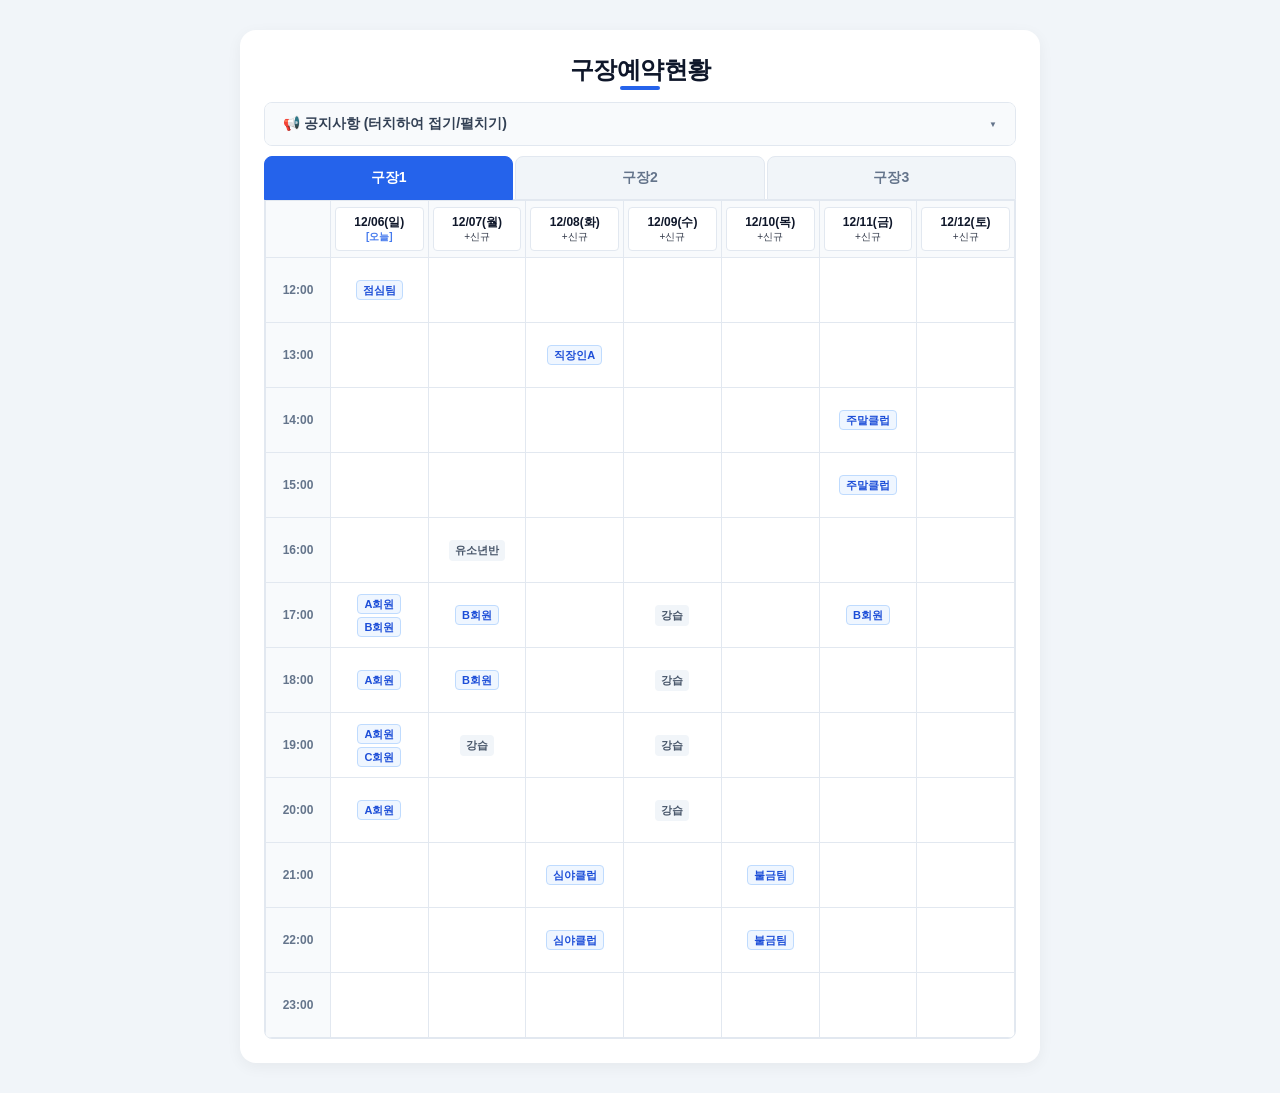
==== padel.html @ a11b2bd8 "Add files via upload" ====
<!DOCTYPE html>
<html lang="ko">
<head>
    <meta charset="UTF-8">
    <meta name="viewport" content="width=device-width, initial-scale=1.0, maximum-scale=1.0, user-scalable=no">
    <title>구장예약현황</title>
    <link rel="stylesheet" href="style.css">
</head>
<body>

<div class="container">
    <!-- HEADER -->
    <div class="header">
        <h1 class="main-title">구장예약현황</h1>
    </div>

    <!-- NOTICE ACCORDION -->
    <details class="notice-details">
        <summary class="notice-summary">
            📢 공지사항 (터치하여 접기/펼치기)
        </summary>
        <div class="notice-content">
            <strong>구장 이용 수칙 및 예약 안내</strong>
            <ul>
                <li>예약 취소 및 변경은 이용 1일 전까지만 가능합니다.</li>
                <li>구장 내 음식물 반입 및 취사는 엄격히 금지됩니다.</li>
                <li>원하는 요일 버튼을 터치하면 해당 요일의 신규 예약을 바로 신청할 수 있습니다.</li>
            </ul>
        </div>
    </details>

    <!-- STADIUM TABS -->
    <div class="tabs">
        <button class="tab-btn active">구장1</button>
        <button class="tab-btn">구장2</button>
        <button class="tab-btn">구장3</button>
    </div>

    <!-- TIMETABLE -->
	<!--
    <div class="timetable-container">
        <table class="timetable">
			<thead>
				<tr>
					<th class="time-col"></th>
					<th><button class="day-header-btn"></button></th>
					<th><button class="day-header-btn"></button></th>
					<th><button class="day-header-btn"></button></th>
					<th><button class="day-header-btn"></button></th>
					<th><button class="day-header-btn"></button></th>
					<th><button class="day-header-btn"></button></th>
					<th><button class="day-header-btn"></button></th>
				</tr>
			</thead>
            <tbody>
                <tr>
                    <td class="time-col">17:00</td>
                    <td><div class="cell-content"><span class="user-tag" onclick="openEditModal('A회원', '17:00', '18:00')">A회원</span><span class="user-tag" onclick="openEditModal('B회원', '17:00', '19:00')">B회원</span></div></td>
                    <td><div class="cell-content"><span class="user-tag" onclick="openEditModal('B회원', '17:00', '19:00')">B회원</span><span class="user-tag" onclick="openEditModal('C회원', '17:00', '18:00')">C회원</span></div></td>
                    <td><div class="cell-content"></div></td>
                    <td><div class="cell-content"><span class="lesson-tag">강습</span></div></td>
                    <td><div class="cell-content"></div></td>
                    <td><div class="cell-content"><span class="user-tag" onclick="openEditModal('B회원', '17:00', '19:00')">B회원</span><span class="user-tag" onclick="openEditModal('C회원', '17:00', '18:00')">C회원</span></div></td>
                    <td><div class="cell-content"></div></td>
                </tr>
                <tr>
                    <td class="time-col">18:00</td>
                    <td><div class="cell-content"><span class="user-tag" onclick="openEditModal('A회원', '17:00', '18:00')">A회원</span><span class="user-tag" onclick="openEditModal('B회원', '17:00', '19:00')">B회원</span></div></td>
                    <td><div class="cell-content"><span class="user-tag" onclick="openEditModal('B회원', '17:00', '19:00')">B회원</span><span class="user-tag" onclick="openEditModal('C회원', '17:00', '18:00')">C회원</span></div></td>
                    <td><div class="cell-content"></div></td>
                    <td><div class="cell-content"><span class="lesson-tag">강습</span></div></td>
                    <td><div class="cell-content"></div></td>
                    <td><div class="cell-content"></div></td>
                    <td><div class="cell-content"></div></td>
                </tr>
                <tr>
                    <td class="time-col">19:00</td>
                    <td><div class="cell-content"><span class="user-tag">A회원</span><span class="user-tag">C회원</span><span class="user-tag">D회원</span></div></td>
                    <td><div class="cell-content"><span class="lesson-tag">강습</span></div></td>
                    <td><div class="cell-content"></div></td>
                    <td><div class="cell-content"><span class="lesson-tag">강습</span></div></td>
                    <td><div class="cell-content"></div></td>
                    <td><div class="cell-content"></div></td>
                    <td><div class="cell-content"></div></td>
                </tr>
                <tr>
                    <td class="time-col">20:00</td>
                    <td><div class="cell-content"><span class="user-tag">A회원</span><span class="user-tag">C회원</span><span class="user-tag">D회원</span></div></td>
                    <td><div class="cell-content"></div></td>
                    <td><div class="cell-content"></div></td>
                    <td><div class="cell-content"><span class="lesson-tag">강습</span></div></td>
                    <td><div class="cell-content"></div></td>
                    <td><div class="cell-content"></div></td>
                    <td><div class="cell-content"></div></td>
                </tr>
                <tr>
                    <td class="time-col">21:00</td>
                    <td><div class="cell-content"><span class="user-tag">A회원</span><span class="user-tag">C회원</span><span class="user-tag">D회원</span></div></td>
                    <td><div class="cell-content"><span class="lesson-tag">강습</span></div></td>
                    <td><div class="cell-content"></div></td>
                    <td><div class="cell-content"><span class="lesson-tag">강습</span></div></td>
                    <td><div class="cell-content"></div></td>
                    <td><div class="cell-content"></div></td>
                    <td><div class="cell-content"></div></td>
                </tr>
                <tr>
                    <td class="time-col">22:00</td>
                    <td><div class="cell-content"></div></td>
                    <td><div class="cell-content"></div></td>
                    <td><div class="cell-content"></div></td>
                    <td><div class="cell-content"><span class="lesson-tag">강습</span></div></td>
                    <td><div class="cell-content"></div></td>
                    <td><div class="cell-content"></div></td>
                    <td><div class="cell-content"></div></td>
                </tr>	
				<tr>
                    <td class="time-col">23:00</td>
                    <td><div class="cell-content"></div></td>
                    <td><div class="cell-content"></div></td>
                    <td><div class="cell-content"></div></td>
                    <td><div class="cell-content"><span class="lesson-tag">강습</span></div></td>
                    <td><div class="cell-content"></div></td>
                    <td><div class="cell-content"></div></td>
                    <td><div class="cell-content"></div></td>
                </tr>
            </tbody>
        </table>
    </div>
	-->
	<!-- TIMETABLE -->
	<div class="timetable-container">
		<table class="timetable">
			<thead>
				<tr>
					<th class="time-col"></th>
					<th><button class="day-header-btn"></button></th>
					<th><button class="day-header-btn"></button></th>
					<th><button class="day-header-btn"></button></th>
					<th><button class="day-header-btn"></button></th>
					<th><button class="day-header-btn"></button></th>
					<th><button class="day-header-btn"></button></th>
					<th><button class="day-header-btn"></button></th>
				</tr>
			</thead>
			<!-- script.js에서 선택된 구장에 맞게 동적으로 그려지는 영역 -->
			<tbody id="timetable-body">
			</tbody>
		</table>
	</div>	
</div>

<!-- ==================== MODALS ==================== -->

<!-- 1. [신규] 예약 모달 -->
<div id="modal-create" class="modal-overlay">
    <div class="modal-card create">
        <div class="modal-header">
            <div>
                <span class="modal-title">[신규 예약]</span>
                <!-- 선택된 구장 표시 뱃지 추가 -->
                <span id="create-stadium-badge" class="selected-day-badge" style="background:#64748b;">구장1</span>
                <span id="create-day-badge" class="selected-day-badge">07/29(수)</span>
            </div>
            <button class="close-btn" onclick="closeModal('modal-create')">&times;</button>
        </div>
        <div class="modal-body">
            <div class="form-grid">
                <label for="create-day">선택요일</label>
                <select id="create-day" onchange="updateBadge(this.value)">
                    <option value="월">월요일</option>
                    <option value="화">화요일</option>
                    <option value="수">수요일</option>
                    <option value="목">목요일</option>
                    <option value="금">금요일</option>
                    <option value="토">토요일</option>
                    <option value="일">일요일</option>
                </select>
                <label for="create-start">시작시간</label>
                <select id="create-start">
                    <option>17:00</option><option>18:00</option><option>19:00</option>
                </select>
                <label for="create-end">종료시간</label>
                <select id="create-end">
                    <option>18:00</option><option>19:00</option><option>20:00</option>
                </select>
                <label for="create-id">ID</label>
                <input type="tel" id="create-id" placeholder="전화번호 입력 (- 제외)">
                <label for="create-pw">PW</label>
                <input type="password" id="create-pw" placeholder="비밀번호 입력">
            </div>
        </div>
        <div class="modal-footer">
            <button class="btn btn-gray" onclick="closeModal('modal-create')">취소</button>
            <button class="btn btn-blue">저장</button>
        </div>
    </div>
</div>

<!-- 2. [수정/삭제] 예약 모달 -->
<div id="modal-edit" class="modal-overlay">
    <div class="modal-card edit">
        <div class="modal-header">
            <span class="modal-title">[예약 수정 / 삭제]</span>
            <button class="close-btn" onclick="closeModal('modal-edit')">&times;</button>
        </div>
        <div class="modal-body">
            <div class="form-grid">
                <label for="edit-start">시작시간</label>
                <select id="edit-start" disabled>
                    <option id="edit-start-opt">17:00</option>
                </select>
                <label for="edit-end">종료시간</label>
                <select id="edit-end">
                    <option>18:00</option><option>19:00</option><option>20:00</option>
                </select>
                <label for="edit-id">ID</label>
                <input type="text" id="edit-id" value="" readonly>
                <label for="edit-pw">PW</label>
                <input type="password" id="edit-pw" placeholder="비밀번호 확인">
            </div>
        </div>
        <div class="modal-footer">
            <button class="btn btn-gray" onclick="closeModal('modal-edit')">닫기</button>
            <button class="btn btn-gray-dark">삭제</button>
            <button class="btn btn-red">수정</button>
        </div>
    </div>
</div>

<script src="script.js"></script>
</body>
</html>
---- style.css ----
:root {
    --primary: #2563eb;
    --primary-light: #eff6ff;
    --primary-border: #bfdbfe;
    --danger: #ef4444;
    --danger-light: #fef2f2;
    --danger-border: #fecaca;
    --gray-bg: #f8fafc;
    --text-dark: #0f172a;
    --text-muted: #64748b;
    --border: #e2e8f0;
}

* { 
    box-sizing: border-box; 
    margin: 0; 
    padding: 0; 
    font-family: 'Pretendard', -apple-system, sans-serif; 
    -webkit-tap-highlight-color: transparent; 
}

body { 
    padding: 10px 4px; 
    background-color: #f1f5f9; 
    color: var(--text-dark); 
    display: flex;
    justify-content: center;
}

/* 전체 컨테이너 */
.container { 
    width: 100%;
    max-width: 400px; 
    margin: 0 auto; 
    background: white; 
    padding: 10px 6px; 
    border-radius: 12px; 
    box-shadow: 0 4px 15px rgba(0,0,0,0.05); 
    transition: max-width 0.3s ease, padding 0.3s ease;
}

/* HEADER & TITLE */
.header { margin-bottom: 12px; text-align: center; }
.main-title { 
    display: inline-block; 
    font-size: 19px; 
    font-weight: 800; 
    color: var(--text-dark); 
    letter-spacing: -0.5px;
    position: relative;
    padding-bottom: 4px;
}
.main-title::after {
    content: '';
    position: absolute;
    bottom: 0;
    left: 50%;
    transform: translateX(-50%);
    width: 30px;
    height: 3px;
    background: var(--primary);
    border-radius: 2px;
}

/* NOTICE ACCORDION */
.notice-details {
    background: var(--gray-bg);
    border: 1px solid var(--border);
    border-radius: 8px;
    margin-bottom: 10px;
    overflow: hidden;
}
.notice-summary {
    padding: 8px 10px;
    font-weight: 600;
    cursor: pointer;
    display: flex;
    align-items: center;
    justify-content: space-between;
    user-select: none;
    background: #f8fafc;
    color: #334155;
    font-size: 11.5px;
}
.notice-summary::after { content: '▼'; font-size: 8px; color: var(--text-muted); transition: transform 0.2s; }
.notice-details[open] .notice-summary::after { transform: rotate(180deg); }
.notice-content {
    padding: 10px;
    background: #ffffff;
    font-size: 11px;
    line-height: 1.4;
    color: #475569;
    border-top: 1px solid var(--border);
}
.notice-content ul { padding-left: 12px; margin-top: 2px; }

/* STADIUM TABS */
.tabs { display: flex; gap: 2px; margin-bottom: -1px; }
.tab-btn { 
    flex: 1; 
    padding: 7px 0; 
    border: 1px solid var(--border); 
    background: #f1f5f9; 
    font-weight: 600; 
    color: var(--text-muted);
    cursor: pointer; 
    border-radius: 6px 6px 0 0; 
    font-size: 12px;
    text-align: center;
}
.tab-btn.active { 
    background: var(--primary); 
    color: white; 
    border-color: var(--primary); 
}

/* TIMETABLE GRID (모바일 셀 보정) */
.timetable-container { 
    width: 100%;
    overflow-x: auto; 
    border: 1px solid var(--border); 
    border-radius: 0 0 8px 8px; 
    -webkit-overflow-scrolling: touch; 
}
.timetable { 
    width: 100%; 
    table-layout: fixed; 
    border-collapse: collapse; 
    text-align: center; 
}
.timetable th, .timetable td { 
    border: 1px solid var(--border); 
    padding: 2px 0; 
    font-size: 10px; 
    word-break: break-all;
}
.timetable th { background: #f8fafc; font-weight: 600; }

/* 요일 헤더 버튼 (넘침 방지 스타일 보정) */
.day-header-btn {
    display: block;
    width: 100%;
    padding: 3px 0;
    background: #ffffff;
    color: var(--text-dark);
    font-weight: 700;
    border-radius: 4px;
    border: 1px solid var(--border);
    cursor: pointer;
    font-size: 9.5px; /* 글자 크기 축소 */
    line-height: 1.15;
    letter-spacing: -0.3px;
    overflow: hidden;
    white-space: nowrap;
    text-overflow: ellipsis;
}
.day-header-btn:active { background: var(--primary); color: white; }
.day-header-btn span {
    display: block;
    font-size: 8px;
    font-weight: normal;
    opacity: 0.85;
    margin-top: 1px;
}

/* 시간 컬럼 크기 보정 */
.time-col { 
    width: 38px; 
    background: #f8fafc; 
    font-weight: 700; 
    color: var(--text-muted); 
    font-size: 9.5px !important;
}

/* RESERVATION CELL & TAGS */
.cell-content { 
    min-height: 36px; 
    display: flex; 
    flex-direction: column;
    gap: 2px; 
    justify-content: center; 
    align-items: center;
}
.user-tag { 
    background: var(--primary-light); 
    color: #1d4ed8; 
    border: 1px solid var(--primary-border); 
    border-radius: 3px; 
    padding: 1px 2px; 
    font-size: 9px; 
    font-weight: 600;
    cursor: pointer;
    line-height: 1.1;
    word-break: keep-all;
    max-width: 100%;
    overflow: hidden;
    text-overflow: ellipsis;
    white-space: nowrap;
}
.lesson-tag { 
    background: #f1f5f9; 
    color: #475569; 
    font-weight: 700; 
    padding: 1px 2px; 
    border-radius: 3px; 
    font-size: 9px; 
}

/* MODAL STYLES */
.modal-overlay {
    position: fixed;
    top: 0; left: 0; right: 0; bottom: 0;
    background: rgba(15, 23, 42, 0.5);
    backdrop-filter: blur(2px);
    display: flex;
    align-items: center;
    justify-content: center;
    padding: 12px;
    z-index: 999;
    opacity: 0;
    visibility: hidden;
    transition: opacity 0.2s ease, visibility 0.2s ease;
}
.modal-overlay.active { opacity: 1; visibility: visible; }
.modal-card {
    background: white;
    width: 100%;
    max-width: 350px;
    border-radius: 12px;
    box-shadow: 0 10px 25px rgba(0, 0, 0, 0.15);
    overflow: hidden;
    transform: translateY(10px);
    transition: transform 0.2s ease;
}
.modal-overlay.active .modal-card { transform: translateY(0); }
.modal-card.create { border-top: 4px solid var(--primary); }
.modal-card.edit { border-top: 4px solid var(--danger); }
.modal-header { display: flex; align-items: center; justify-content: space-between; padding: 12px 14px; border-bottom: 1px solid var(--border); }
.modal-title { font-size: 14px; font-weight: 700; }
.modal-card.create .modal-title { color: var(--primary); }
.modal-card.edit .modal-title { color: var(--danger); }
.close-btn { background: none; border: none; font-size: 20px; color: var(--text-muted); cursor: pointer; line-height: 1; }
.modal-body { padding: 14px; }
.selected-day-badge { background: var(--primary); color: white; padding: 2px 5px; border-radius: 10px; font-size: 9.5px; font-weight: 600; margin-left: 2px; }
.form-grid { display: grid; grid-template-columns: 55px 1fr; gap: 8px; align-items: center; font-size: 12px; }
.form-grid label { font-weight: 600; color: #475569; }
.form-grid select, .form-grid input { padding: 6px 8px; border: 1px solid #cbd5e1; border-radius: 4px; outline: none; width: 100%; background: white; font-size: 13px; }
.modal-footer { display: flex; justify-content: flex-end; gap: 6px; padding: 10px 14px; background: #f8fafc; border-top: 1px solid var(--border); }
.btn { padding: 6px 12px; border: none; border-radius: 4px; font-weight: 600; cursor: pointer; color: white; font-size: 12px; }
.btn-blue { background: var(--primary); }
.btn-red { background: var(--danger); }
.btn-gray { background: #cbd5e1; color: #334155; }
.btn-gray-dark { background: #64748b; }

/* PC / 태블릿 확장 (768px 이상) */
@media (min-width: 768px) {
    body { padding: 30px 20px; }
    .container { max-width: 800px; padding: 24px; border-radius: 16px; }
    .main-title { font-size: 24px; }
    .main-title::after { width: 40px; height: 4px; }
    .notice-summary { padding: 12px 18px; font-size: 14px; }
    .notice-content { padding: 14px 18px; font-size: 13px; }
    .tab-btn { padding: 12px 0; font-size: 14px; border-radius: 8px 8px 0 0; }
    .timetable th, .timetable td { padding: 6px 4px; }
    .day-header-btn { padding: 8px 0; font-size: 12px; letter-spacing: 0; }
    .day-header-btn span { font-size: 10px; }
    .time-col { width: 65px; font-size: 12px !important; }
    .cell-content { min-height: 52px; gap: 3px; }
    .user-tag, .lesson-tag { padding: 3px 6px; font-size: 11px; border-radius: 4px; }
    .modal-card { max-width: 420px; }
    .modal-title { font-size: 17px; }
    .form-grid { grid-template-columns: 75px 1fr; gap: 10px; font-size: 13px; }
    .btn { padding: 8px 16px; font-size: 13px; }
}
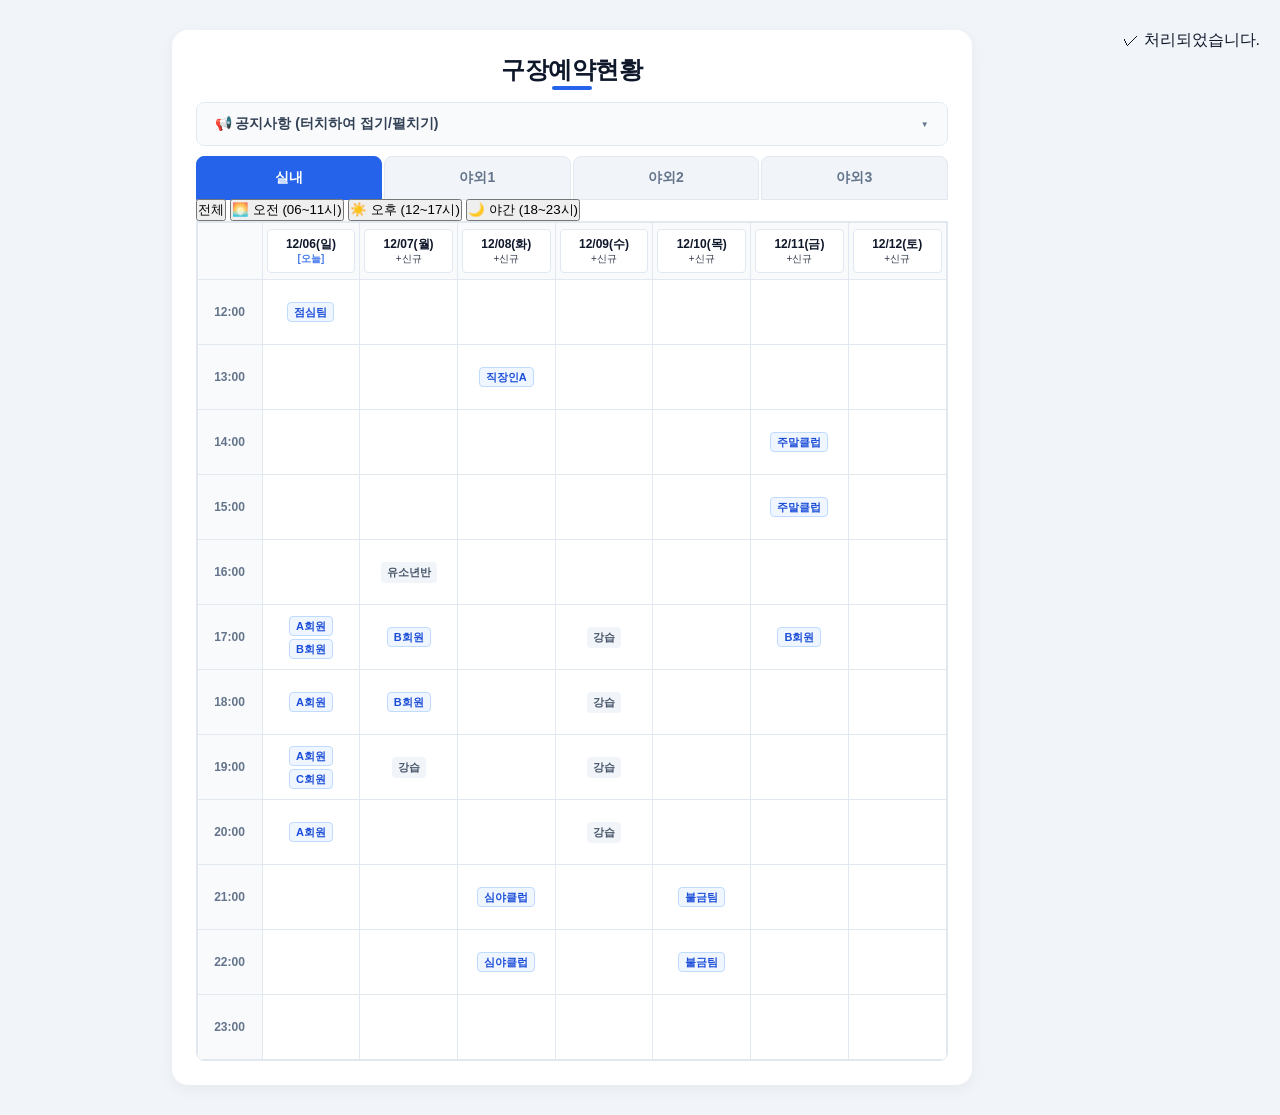
==== commit a8a6ef81: "Update padel.html - 구장 추가 - 시간대 추가 - 추가,수정,삭제 알림 추가" ====
--- a/padel.html
+++ b/padel.html
@@ -29,174 +29,87 @@
         </div>
     </details>
 
-    <!-- STADIUM TABS -->
+    <!-- STADIUM TABS (4개 구장으로 변경) -->
     <div class="tabs">
-        <button class="tab-btn active">구장1</button>
-        <button class="tab-btn">구장2</button>
-        <button class="tab-btn">구장3</button>
+        <button class="tab-btn active">실내</button>
+        <button class="tab-btn">야외1</button>
+        <button class="tab-btn">야외2</button>
+        <button class="tab-btn">야외3</button>
+    </div>
+
+    <!-- TIME FILTER BUTTONS -->
+    <div class="time-filter-container">
+        <button class="filter-btn active" onclick="filterTime('all', this)">전체</button>
+        <button class="filter-btn" onclick="filterTime('morning', this)">🌅 오전 (06~11시)</button>
+        <button class="filter-btn" onclick="filterTime('afternoon', this)">☀️ 오후 (12~17시)</button>
+        <button class="filter-btn" onclick="filterTime('night', this)">🌙 야간 (18~23시)</button>
     </div>
 
     <!-- TIMETABLE -->
-	<!--
     <div class="timetable-container">
         <table class="timetable">
-			<thead>
-				<tr>
-					<th class="time-col"></th>
-					<th><button class="day-header-btn"></button></th>
-					<th><button class="day-header-btn"></button></th>
-					<th><button class="day-header-btn"></button></th>
-					<th><button class="day-header-btn"></button></th>
-					<th><button class="day-header-btn"></button></th>
-					<th><button class="day-header-btn"></button></th>
-					<th><button class="day-header-btn"></button></th>
-				</tr>
-			</thead>
-            <tbody>
+            <thead>
                 <tr>
-                    <td class="time-col">17:00</td>
-                    <td><div class="cell-content"><span class="user-tag" onclick="openEditModal('A회원', '17:00', '18:00')">A회원</span><span class="user-tag" onclick="openEditModal('B회원', '17:00', '19:00')">B회원</span></div></td>
-                    <td><div class="cell-content"><span class="user-tag" onclick="openEditModal('B회원', '17:00', '19:00')">B회원</span><span class="user-tag" onclick="openEditModal('C회원', '17:00', '18:00')">C회원</span></div></td>
-                    <td><div class="cell-content"></div></td>
-                    <td><div class="cell-content"><span class="lesson-tag">강습</span></div></td>
-                    <td><div class="cell-content"></div></td>
-                    <td><div class="cell-content"><span class="user-tag" onclick="openEditModal('B회원', '17:00', '19:00')">B회원</span><span class="user-tag" onclick="openEditModal('C회원', '17:00', '18:00')">C회원</span></div></td>
-                    <td><div class="cell-content"></div></td>
+                    <th class="time-col"></th>
+                    <th><button class="day-header-btn"></button></th>
+                    <th><button class="day-header-btn"></button></th>
+                    <th><button class="day-header-btn"></button></th>
+                    <th><button class="day-header-btn"></button></th>
+                    <th><button class="day-header-btn"></button></th>
+                    <th><button class="day-header-btn"></button></th>
+                    <th><button class="day-header-btn"></button></th>
                 </tr>
-                <tr>
-                    <td class="time-col">18:00</td>
-                    <td><div class="cell-content"><span class="user-tag" onclick="openEditModal('A회원', '17:00', '18:00')">A회원</span><span class="user-tag" onclick="openEditModal('B회원', '17:00', '19:00')">B회원</span></div></td>
-                    <td><div class="cell-content"><span class="user-tag" onclick="openEditModal('B회원', '17:00', '19:00')">B회원</span><span class="user-tag" onclick="openEditModal('C회원', '17:00', '18:00')">C회원</span></div></td>
-                    <td><div class="cell-content"></div></td>
-                    <td><div class="cell-content"><span class="lesson-tag">강습</span></div></td>
-                    <td><div class="cell-content"></div></td>
-                    <td><div class="cell-content"></div></td>
-                    <td><div class="cell-content"></div></td>
-                </tr>
-                <tr>
-                    <td class="time-col">19:00</td>
-                    <td><div class="cell-content"><span class="user-tag">A회원</span><span class="user-tag">C회원</span><span class="user-tag">D회원</span></div></td>
-                    <td><div class="cell-content"><span class="lesson-tag">강습</span></div></td>
-                    <td><div class="cell-content"></div></td>
-                    <td><div class="cell-content"><span class="lesson-tag">강습</span></div></td>
-                    <td><div class="cell-content"></div></td>
-                    <td><div class="cell-content"></div></td>
-                    <td><div class="cell-content"></div></td>
-                </tr>
-                <tr>
-                    <td class="time-col">20:00</td>
-                    <td><div class="cell-content"><span class="user-tag">A회원</span><span class="user-tag">C회원</span><span class="user-tag">D회원</span></div></td>
-                    <td><div class="cell-content"></div></td>
-                    <td><div class="cell-content"></div></td>
-                    <td><div class="cell-content"><span class="lesson-tag">강습</span></div></td>
-                    <td><div class="cell-content"></div></td>
-                    <td><div class="cell-content"></div></td>
-                    <td><div class="cell-content"></div></td>
-                </tr>
-                <tr>
-                    <td class="time-col">21:00</td>
-                    <td><div class="cell-content"><span class="user-tag">A회원</span><span class="user-tag">C회원</span><span class="user-tag">D회원</span></div></td>
-                    <td><div class="cell-content"><span class="lesson-tag">강습</span></div></td>
-                    <td><div class="cell-content"></div></td>
-                    <td><div class="cell-content"><span class="lesson-tag">강습</span></div></td>
-                    <td><div class="cell-content"></div></td>
-                    <td><div class="cell-content"></div></td>
-                    <td><div class="cell-content"></div></td>
-                </tr>
-                <tr>
-                    <td class="time-col">22:00</td>
-                    <td><div class="cell-content"></div></td>
-                    <td><div class="cell-content"></div></td>
-                    <td><div class="cell-content"></div></td>
-                    <td><div class="cell-content"><span class="lesson-tag">강습</span></div></td>
-                    <td><div class="cell-content"></div></td>
-                    <td><div class="cell-content"></div></td>
-                    <td><div class="cell-content"></div></td>
-                </tr>	
-				<tr>
-                    <td class="time-col">23:00</td>
-                    <td><div class="cell-content"></div></td>
-                    <td><div class="cell-content"></div></td>
-                    <td><div class="cell-content"></div></td>
-                    <td><div class="cell-content"><span class="lesson-tag">강습</span></div></td>
-                    <td><div class="cell-content"></div></td>
-                    <td><div class="cell-content"></div></td>
-                    <td><div class="cell-content"></div></td>
-                </tr>
+            </thead>
+            <tbody id="timetable-body">
             </tbody>
         </table>
     </div>
-	-->
-	<!-- TIMETABLE -->
-	<div class="timetable-container">
-		<table class="timetable">
-			<thead>
-				<tr>
-					<th class="time-col"></th>
-					<th><button class="day-header-btn"></button></th>
-					<th><button class="day-header-btn"></button></th>
-					<th><button class="day-header-btn"></button></th>
-					<th><button class="day-header-btn"></button></th>
-					<th><button class="day-header-btn"></button></th>
-					<th><button class="day-header-btn"></button></th>
-					<th><button class="day-header-btn"></button></th>
-				</tr>
-			</thead>
-			<!-- script.js에서 선택된 구장에 맞게 동적으로 그려지는 영역 -->
-			<tbody id="timetable-body">
-			</tbody>
-		</table>
-	</div>	
 </div>
 
-<!-- ==================== MODALS ==================== -->
-
-<!-- 1. [신규] 예약 모달 -->
+<!-- MODALS -->
 <div id="modal-create" class="modal-overlay">
     <div class="modal-card create">
         <div class="modal-header">
             <div>
                 <span class="modal-title">[신규 예약]</span>
-                <!-- 선택된 구장 표시 뱃지 추가 -->
-                <span id="create-stadium-badge" class="selected-day-badge" style="background:#64748b;">구장1</span>
+                <span id="create-stadium-badge" class="selected-day-badge" style="background:#64748b;">실내</span>
                 <span id="create-day-badge" class="selected-day-badge">07/29(수)</span>
             </div>
             <button class="close-btn" onclick="closeModal('modal-create')">&times;</button>
         </div>
         <div class="modal-body">
             <div class="form-grid">
-                <label for="create-day">선택요일</label>
-                <select id="create-day" onchange="updateBadge(this.value)">
-                    <option value="월">월요일</option>
-                    <option value="화">화요일</option>
-                    <option value="수">수요일</option>
-                    <option value="목">목요일</option>
-                    <option value="금">금요일</option>
-                    <option value="토">토요일</option>
-                    <option value="일">일요일</option>
-                </select>
+                <label for="create-day">선택일자</label>
+                <select id="create-day"></select>
+                
                 <label for="create-start">시작시간</label>
-                <select id="create-start">
-                    <option>17:00</option><option>18:00</option><option>19:00</option>
-                </select>
+                <select id="create-start"></select>
+                
                 <label for="create-end">종료시간</label>
-                <select id="create-end">
-                    <option>18:00</option><option>19:00</option><option>20:00</option>
-                </select>
+                <select id="create-end"></select>
+                
                 <label for="create-id">ID</label>
                 <input type="tel" id="create-id" placeholder="전화번호 입력 (- 제외)">
+                
                 <label for="create-pw">PW</label>
-                <input type="password" id="create-pw" placeholder="비밀번호 입력">
+                <div class="password-wrapper">
+                    <input type="password" id="create-pw" placeholder="비밀번호 입력">
+                    <button type="button" class="pw-toggle-btn" onclick="togglePasswordVisibility('create-pw', this)">👁️</button>
+                </div>
+            </div>
+
+            <div class="agreement-box">
+                <input type="checkbox" id="create-agree">
+                <label for="create-agree">[필수] 구장 이용 수칙 및 개인정보 이용에 동의합니다.</label>
             </div>
         </div>
         <div class="modal-footer">
             <button class="btn btn-gray" onclick="closeModal('modal-create')">취소</button>
-            <button class="btn btn-blue">저장</button>
+            <button class="btn btn-blue" onclick="submitCreate()">저장</button>
         </div>
     </div>
 </div>
 
-<!-- 2. [수정/삭제] 예약 모달 -->
 <div id="modal-edit" class="modal-overlay">
     <div class="modal-card edit">
         <div class="modal-header">
@@ -216,17 +129,22 @@
                 <label for="edit-id">ID</label>
                 <input type="text" id="edit-id" value="" readonly>
                 <label for="edit-pw">PW</label>
-                <input type="password" id="edit-pw" placeholder="비밀번호 확인">
+                <div class="password-wrapper">
+                    <input type="password" id="edit-pw" placeholder="비밀번호 확인">
+                    <button type="button" class="pw-toggle-btn" onclick="togglePasswordVisibility('edit-pw', this)">👁️</button>
+                </div>
             </div>
         </div>
         <div class="modal-footer">
             <button class="btn btn-gray" onclick="closeModal('modal-edit')">닫기</button>
-            <button class="btn btn-gray-dark">삭제</button>
-            <button class="btn btn-red">수정</button>
+            <button class="btn btn-gray-dark" onclick="submitDelete()">삭제</button>
+            <button class="btn btn-red" onclick="submitEdit()">수정</button>
         </div>
     </div>
 </div>
 
+<div id="toast-message" class="toast">✓ 처리되었습니다.</div>
+
 <script src="script.js"></script>
 </body>
-</html>+</html>
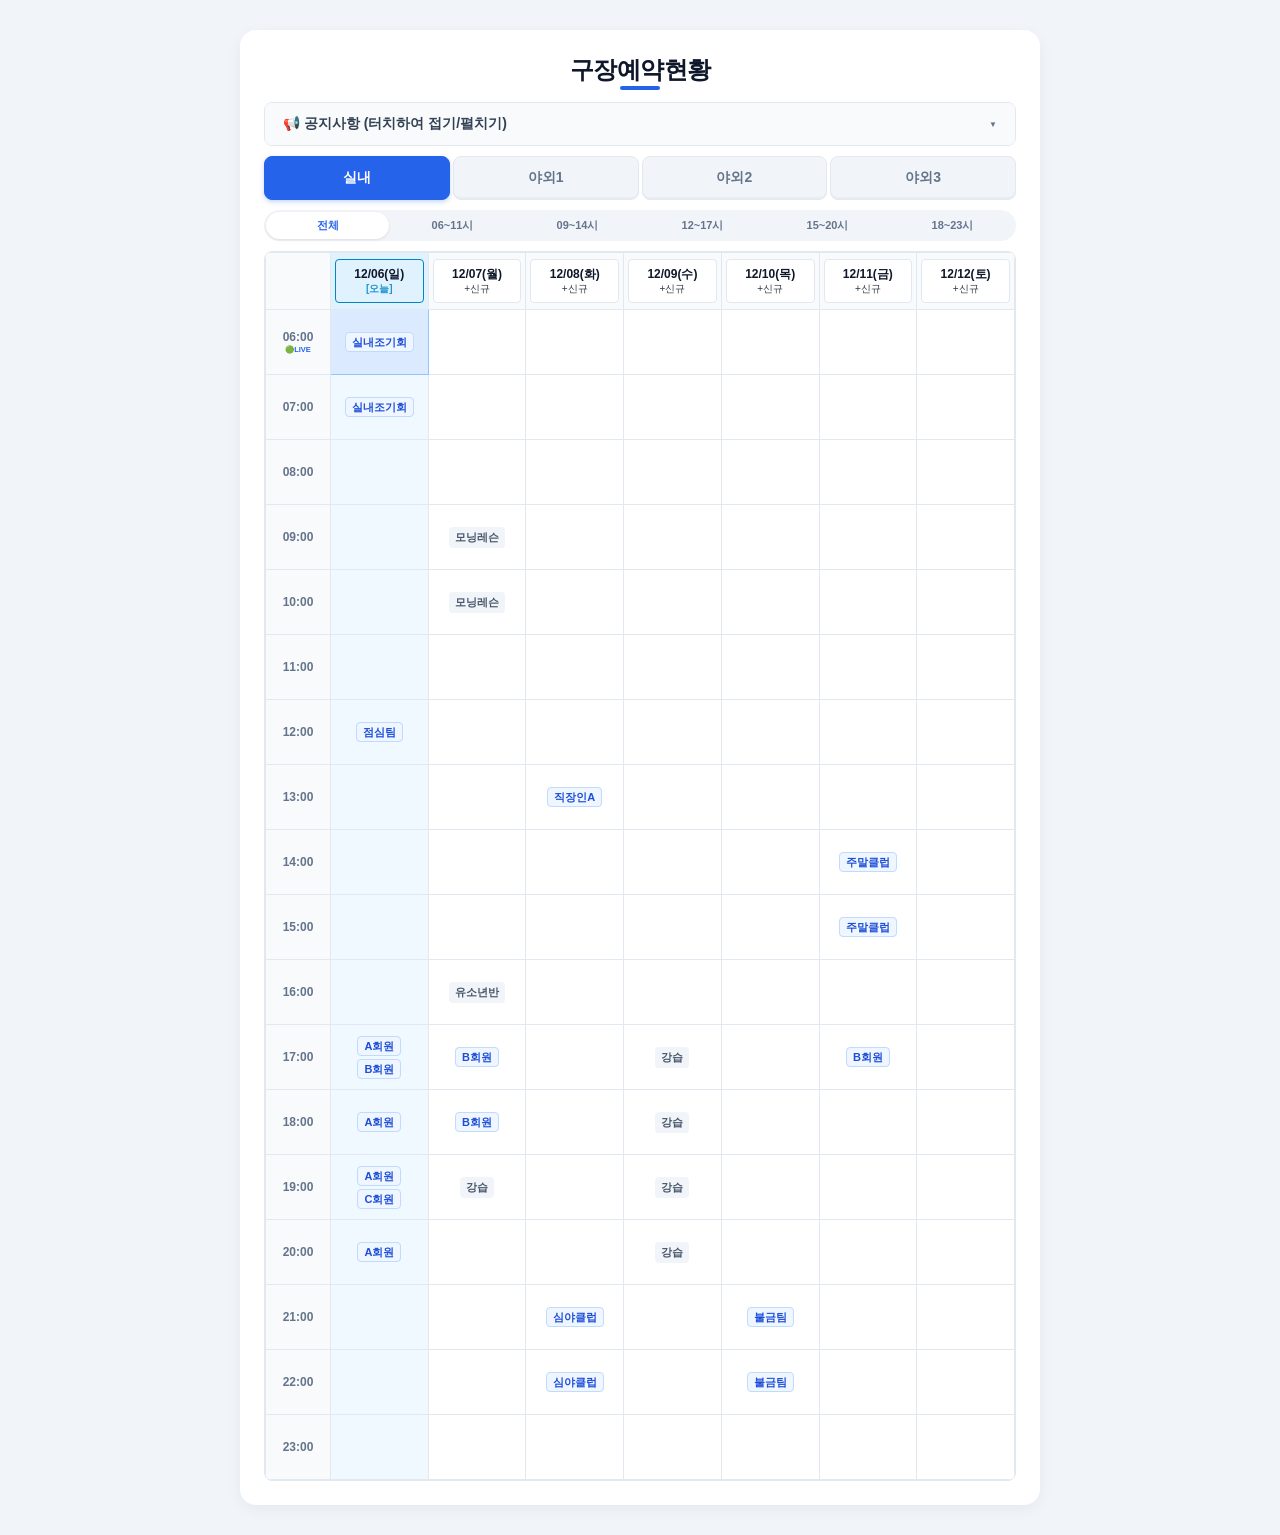
==== commit 852557c1: "Add files via upload" ====
--- a/padel.html
+++ b/padel.html
@@ -29,7 +29,7 @@
         </div>
     </details>
 
-    <!-- STADIUM TABS (4개 구장으로 변경) -->
+    <!-- STADIUM TABS -->
     <div class="tabs">
         <button class="tab-btn active">실내</button>
         <button class="tab-btn">야외1</button>
@@ -37,12 +37,14 @@
         <button class="tab-btn">야외3</button>
     </div>
 
-    <!-- TIME FILTER BUTTONS -->
+    <!-- TIME FILTER BUTTONS (요청하신 5개 세분화 시간대) -->
     <div class="time-filter-container">
         <button class="filter-btn active" onclick="filterTime('all', this)">전체</button>
-        <button class="filter-btn" onclick="filterTime('morning', this)">🌅 오전 (06~11시)</button>
-        <button class="filter-btn" onclick="filterTime('afternoon', this)">☀️ 오후 (12~17시)</button>
-        <button class="filter-btn" onclick="filterTime('night', this)">🌙 야간 (18~23시)</button>
+        <button class="filter-btn" onclick="filterTime('t06_11', this)">06~11시</button>
+        <button class="filter-btn" onclick="filterTime('t09_14', this)">09~14시</button>
+        <button class="filter-btn" onclick="filterTime('t12_17', this)">12~17시</button>
+        <button class="filter-btn" onclick="filterTime('t15_20', this)">15~20시</button>
+        <button class="filter-btn" onclick="filterTime('t18_23', this)">18~23시</button>
     </div>
 
     <!-- TIMETABLE -->
@@ -147,4 +149,4 @@
 
 <script src="script.js"></script>
 </body>
-</html>
+</html>
--- a/style.css
+++ b/style.css
@@ -27,7 +27,6 @@
     justify-content: center;
 }
 
-/* 전체 컨테이너 */
 .container { 
     width: 100%;
     max-width: 400px; 
@@ -39,7 +38,7 @@
     transition: max-width 0.3s ease, padding 0.3s ease;
 }
 
-/* HEADER & TITLE */
+/* HEADER */
 .header { margin-bottom: 12px; text-align: center; }
 .main-title { 
     display: inline-block; 
@@ -53,185 +52,132 @@
 .main-title::after {
     content: '';
     position: absolute;
-    bottom: 0;
-    left: 50%;
+    bottom: 0; left: 50%;
     transform: translateX(-50%);
-    width: 30px;
-    height: 3px;
+    width: 30px; height: 3px;
     background: var(--primary);
     border-radius: 2px;
 }
 
-/* NOTICE ACCORDION */
-.notice-details {
-    background: var(--gray-bg);
-    border: 1px solid var(--border);
-    border-radius: 8px;
-    margin-bottom: 10px;
-    overflow: hidden;
-}
-.notice-summary {
-    padding: 8px 10px;
-    font-weight: 600;
-    cursor: pointer;
-    display: flex;
-    align-items: center;
-    justify-content: space-between;
-    user-select: none;
-    background: #f8fafc;
-    color: #334155;
-    font-size: 11.5px;
-}
+/* NOTICE */
+.notice-details { background: var(--gray-bg); border: 1px solid var(--border); border-radius: 8px; margin-bottom: 10px; overflow: hidden; }
+.notice-summary { padding: 8px 10px; font-weight: 600; cursor: pointer; display: flex; align-items: center; justify-content: space-between; user-select: none; background: #f8fafc; color: #334155; font-size: 11.5px; }
 .notice-summary::after { content: '▼'; font-size: 8px; color: var(--text-muted); transition: transform 0.2s; }
 .notice-details[open] .notice-summary::after { transform: rotate(180deg); }
-.notice-content {
-    padding: 10px;
-    background: #ffffff;
-    font-size: 11px;
-    line-height: 1.4;
-    color: #475569;
-    border-top: 1px solid var(--border);
-}
+.notice-content { padding: 10px; background: #ffffff; font-size: 11px; line-height: 1.4; color: #475569; border-top: 1px solid var(--border); }
 .notice-content ul { padding-left: 12px; margin-top: 2px; }
 
 /* STADIUM TABS */
-.tabs { display: flex; gap: 2px; margin-bottom: -1px; }
+.tabs { display: flex; gap: 3px; margin-bottom: 10px; }
 .tab-btn { 
     flex: 1; 
     padding: 7px 0; 
     border: 1px solid var(--border); 
     background: #f1f5f9; 
-    font-weight: 600; 
-    color: var(--text-muted);
+    font-weight: 700; 
+    color: var(--text-muted); 
     cursor: pointer; 
-    border-radius: 6px 6px 0 0; 
-    font-size: 12px;
+    border-radius: 6px; 
+    font-size: 11.5px; 
     text-align: center;
+    box-shadow: inset 0 -2px 0 rgba(0,0,0,0.03);
+    white-space: nowrap;
 }
 .tab-btn.active { 
     background: var(--primary); 
     color: white; 
-    border-color: var(--primary); 
-}
-
-/* TIMETABLE GRID (모바일 셀 보정) */
-.timetable-container { 
-    width: 100%;
-    overflow-x: auto; 
-    border: 1px solid var(--border); 
-    border-radius: 0 0 8px 8px; 
-    -webkit-overflow-scrolling: touch; 
-}
-.timetable { 
-    width: 100%; 
-    table-layout: fixed; 
-    border-collapse: collapse; 
-    text-align: center; 
-}
-.timetable th, .timetable td { 
-    border: 1px solid var(--border); 
-    padding: 2px 0; 
-    font-size: 10px; 
-    word-break: break-all;
-}
+    border-color: var(--primary);
+    box-shadow: 0 2px 5px rgba(37, 99, 235, 0.25);
+}
+
+/* TIME FILTER BUTTONS (6개 버튼 세부 피팅) */
+.time-filter-container {
+    display: flex;
+    gap: 2px;
+    margin-bottom: 10px;
+    background: #f1f5f9;
+    padding: 2px;
+    border-radius: 20px;
+}
+.filter-btn {
+    flex: 1;
+    padding: 4px 0;
+    font-size: 8.5px;
+    font-weight: 600;
+    border: none;
+    background: transparent;
+    color: var(--text-muted);
+    border-radius: 16px;
+    cursor: pointer;
+    transition: all 0.2s ease;
+    white-space: nowrap;
+    text-align: center;
+}
+.filter-btn.active {
+    background: #ffffff;
+    color: var(--primary);
+    font-weight: 800;
+    box-shadow: 0 1px 3px rgba(0,0,0,0.1);
+}
+
+/* TIMETABLE */
+.timetable-container { width: 100%; overflow-x: auto; border: 1px solid var(--border); border-radius: 8px; -webkit-overflow-scrolling: touch; }
+.timetable { width: 100%; table-layout: fixed; border-collapse: collapse; text-align: center; }
+.timetable th, .timetable td { border: 1px solid var(--border); padding: 2px 0; font-size: 10px; word-break: break-all; }
 .timetable th { background: #f8fafc; font-weight: 600; }
 
-/* 요일 헤더 버튼 (넘침 방지 스타일 보정) */
+.timetable th.today-header {
+    background-color: #e0f2fe !important;
+}
 .day-header-btn {
+    display: block; width: 100%; padding: 3px 0; background: #ffffff; color: var(--text-dark); font-weight: 700; border-radius: 4px; border: 1px solid var(--border); cursor: pointer; font-size: 9.5px; line-height: 1.15; letter-spacing: -0.3px; overflow: hidden; white-space: nowrap; text-overflow: ellipsis;
+}
+.day-header-btn.today-btn {
+    border-color: #0284c7;
+    background: #e0f2fe;
+}
+.day-header-btn:active { background: var(--primary); color: white; }
+.day-header-btn span { display: block; font-size: 8px; font-weight: normal; opacity: 0.85; margin-top: 1px; }
+
+.time-col { width: 38px; background: #f8fafc; font-weight: 700; color: var(--text-muted); font-size: 9.5px !important; }
+
+/* 오늘 열 3가지 상태별 스타일 */
+.timetable td.today-past {
+    background-color: #f1f5f9 !important;
+    opacity: 0.65;
+}
+.timetable td.today-live {
+    background-color: #dbeafe !important;
+    border: 1px solid #93c5fd !important;
+}
+.timetable td.today-future {
+    background-color: #f0f9ff !important;
+}
+
+.live-badge {
     display: block;
-    width: 100%;
-    padding: 3px 0;
-    background: #ffffff;
-    color: var(--text-dark);
-    font-weight: 700;
-    border-radius: 4px;
-    border: 1px solid var(--border);
-    cursor: pointer;
-    font-size: 9.5px; /* 글자 크기 축소 */
-    line-height: 1.15;
-    letter-spacing: -0.3px;
-    overflow: hidden;
-    white-space: nowrap;
-    text-overflow: ellipsis;
-}
-.day-header-btn:active { background: var(--primary); color: white; }
-.day-header-btn span {
+    font-size: 7.5px;
+    color: #2563eb;
+    font-weight: 800;
+    margin-top: 1px;
+}
+.past-badge {
     display: block;
-    font-size: 8px;
-    font-weight: normal;
-    opacity: 0.85;
+    font-size: 7px;
+    color: #94a3b8;
+    font-weight: 500;
     margin-top: 1px;
 }
 
-/* 시간 컬럼 크기 보정 */
-.time-col { 
-    width: 38px; 
-    background: #f8fafc; 
-    font-weight: 700; 
-    color: var(--text-muted); 
-    font-size: 9.5px !important;
-}
-
-/* RESERVATION CELL & TAGS */
-.cell-content { 
-    min-height: 36px; 
-    display: flex; 
-    flex-direction: column;
-    gap: 2px; 
-    justify-content: center; 
-    align-items: center;
-}
-.user-tag { 
-    background: var(--primary-light); 
-    color: #1d4ed8; 
-    border: 1px solid var(--primary-border); 
-    border-radius: 3px; 
-    padding: 1px 2px; 
-    font-size: 9px; 
-    font-weight: 600;
-    cursor: pointer;
-    line-height: 1.1;
-    word-break: keep-all;
-    max-width: 100%;
-    overflow: hidden;
-    text-overflow: ellipsis;
-    white-space: nowrap;
-}
-.lesson-tag { 
-    background: #f1f5f9; 
-    color: #475569; 
-    font-weight: 700; 
-    padding: 1px 2px; 
-    border-radius: 3px; 
-    font-size: 9px; 
-}
-
-/* MODAL STYLES */
-.modal-overlay {
-    position: fixed;
-    top: 0; left: 0; right: 0; bottom: 0;
-    background: rgba(15, 23, 42, 0.5);
-    backdrop-filter: blur(2px);
-    display: flex;
-    align-items: center;
-    justify-content: center;
-    padding: 12px;
-    z-index: 999;
-    opacity: 0;
-    visibility: hidden;
-    transition: opacity 0.2s ease, visibility 0.2s ease;
-}
+/* CELL CONTENT */
+.cell-content { min-height: 36px; display: flex; flex-direction: column; gap: 2px; justify-content: center; align-items: center; }
+.user-tag { background: var(--primary-light); color: #1d4ed8; border: 1px solid var(--primary-border); border-radius: 3px; padding: 1px 2px; font-size: 9px; font-weight: 600; cursor: pointer; line-height: 1.1; word-break: keep-all; max-width: 100%; overflow: hidden; text-overflow: ellipsis; white-space: nowrap; }
+.lesson-tag { background: #f1f5f9; color: #475569; font-weight: 700; padding: 1px 2px; border-radius: 3px; font-size: 9px; }
+
+/* MODAL & FORM */
+.modal-overlay { position: fixed; top: 0; left: 0; right: 0; bottom: 0; background: rgba(15, 23, 42, 0.5); backdrop-filter: blur(2px); display: flex; align-items: center; justify-content: center; padding: 12px; z-index: 999; opacity: 0; visibility: hidden; transition: opacity 0.2s ease, visibility 0.2s ease; }
 .modal-overlay.active { opacity: 1; visibility: visible; }
-.modal-card {
-    background: white;
-    width: 100%;
-    max-width: 350px;
-    border-radius: 12px;
-    box-shadow: 0 10px 25px rgba(0, 0, 0, 0.15);
-    overflow: hidden;
-    transform: translateY(10px);
-    transition: transform 0.2s ease;
-}
+.modal-card { background: white; width: 100%; max-width: 350px; border-radius: 12px; box-shadow: 0 10px 25px rgba(0, 0, 0, 0.15); overflow: hidden; transform: translateY(10px); transition: transform 0.2s ease; }
 .modal-overlay.active .modal-card { transform: translateY(0); }
 .modal-card.create { border-top: 4px solid var(--primary); }
 .modal-card.edit { border-top: 4px solid var(--danger); }
@@ -242,9 +188,18 @@
 .close-btn { background: none; border: none; font-size: 20px; color: var(--text-muted); cursor: pointer; line-height: 1; }
 .modal-body { padding: 14px; }
 .selected-day-badge { background: var(--primary); color: white; padding: 2px 5px; border-radius: 10px; font-size: 9.5px; font-weight: 600; margin-left: 2px; }
+
 .form-grid { display: grid; grid-template-columns: 55px 1fr; gap: 8px; align-items: center; font-size: 12px; }
 .form-grid label { font-weight: 600; color: #475569; }
-.form-grid select, .form-grid input { padding: 6px 8px; border: 1px solid #cbd5e1; border-radius: 4px; outline: none; width: 100%; background: white; font-size: 13px; }
+.form-grid select, .form-grid input { padding: 6px 8px; border: 1px solid #cbd5e1; border-radius: 4px; outline: none; width: 100%; background: white; font-size: 12px; }
+
+.password-wrapper { position: relative; display: flex; align-items: center; }
+.password-wrapper input { padding-right: 30px; }
+.pw-toggle-btn { position: absolute; right: 6px; background: none; border: none; cursor: pointer; font-size: 13px; opacity: 0.6; }
+
+.agreement-box { display: flex; align-items: center; gap: 6px; margin-top: 12px; font-size: 10.5px; color: #64748b; border-top: 1px solid #f1f5f9; padding-top: 8px; }
+.agreement-box input { cursor: pointer; }
+
 .modal-footer { display: flex; justify-content: flex-end; gap: 6px; padding: 10px 14px; background: #f8fafc; border-top: 1px solid var(--border); }
 .btn { padding: 6px 12px; border: none; border-radius: 4px; font-weight: 600; cursor: pointer; color: white; font-size: 12px; }
 .btn-blue { background: var(--primary); }
@@ -252,7 +207,29 @@
 .btn-gray { background: #cbd5e1; color: #334155; }
 .btn-gray-dark { background: #64748b; }
 
-/* PC / 태블릿 확장 (768px 이상) */
+.toast {
+    position: fixed;
+    top: 20px;
+    left: 50%;
+    transform: translateX(-50%) translateY(-100px);
+    background: rgba(15, 23, 42, 0.92);
+    color: white;
+    padding: 10px 20px;
+    border-radius: 20px;
+    font-size: 12px;
+    font-weight: 600;
+    box-shadow: 0 4px 15px rgba(0,0,0,0.2);
+    z-index: 9999;
+    opacity: 0;
+    transition: all 0.35s cubic-bezier(0.175, 0.885, 0.32, 1.275);
+    white-space: nowrap;
+}
+.toast.show {
+    transform: translateX(-50%) translateY(0);
+    opacity: 1;
+}
+
+/* PC RESPONSIVE */
 @media (min-width: 768px) {
     body { padding: 30px 20px; }
     .container { max-width: 800px; padding: 24px; border-radius: 16px; }
@@ -260,7 +237,8 @@
     .main-title::after { width: 40px; height: 4px; }
     .notice-summary { padding: 12px 18px; font-size: 14px; }
     .notice-content { padding: 14px 18px; font-size: 13px; }
-    .tab-btn { padding: 12px 0; font-size: 14px; border-radius: 8px 8px 0 0; }
+    .tab-btn { padding: 12px 0; font-size: 14px; border-radius: 8px; }
+    .filter-btn { padding: 6px 0; font-size: 11px; }
     .timetable th, .timetable td { padding: 6px 4px; }
     .day-header-btn { padding: 8px 0; font-size: 12px; letter-spacing: 0; }
     .day-header-btn span { font-size: 10px; }
